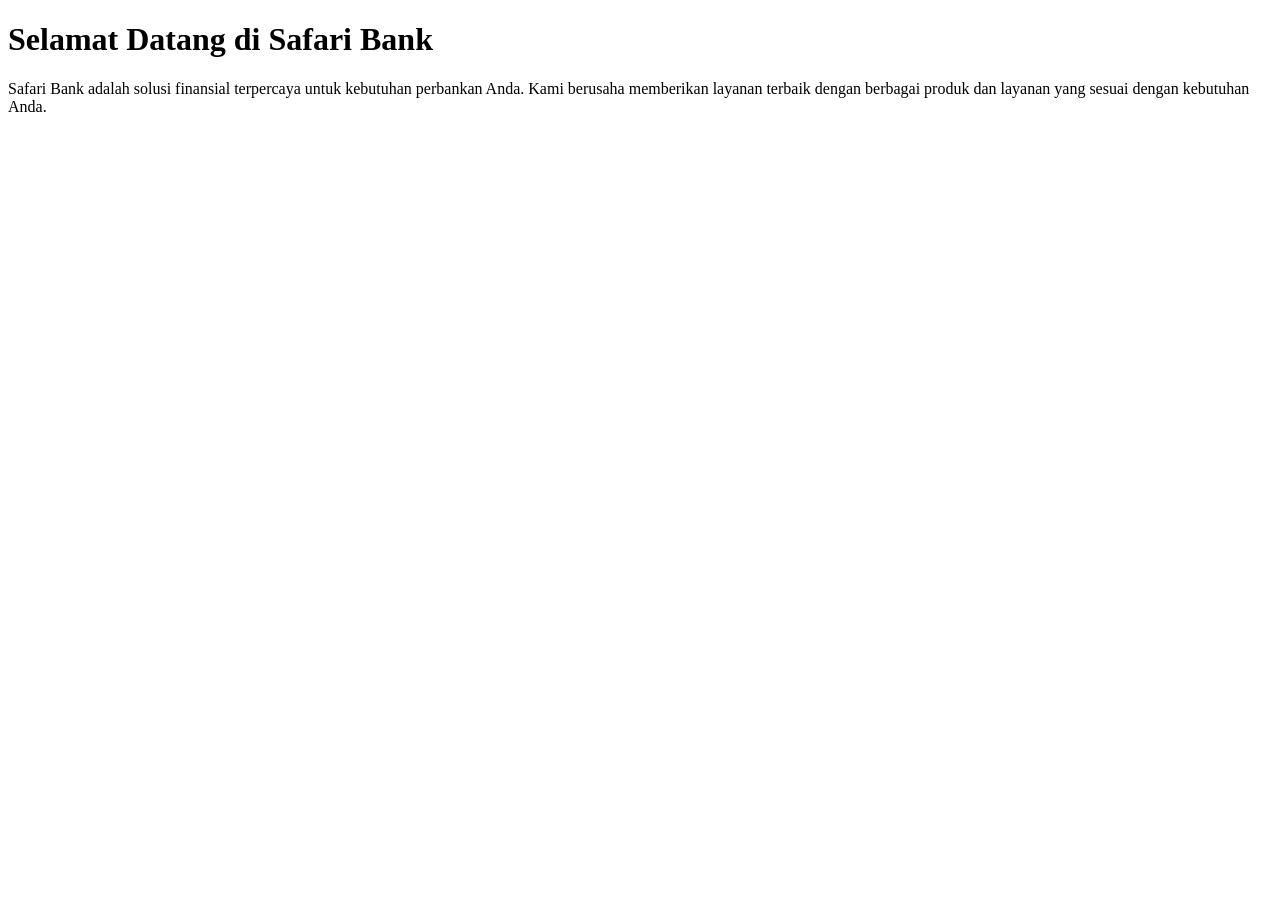
==== index.html @ 442ad195 "feat: Inisialisasi struktur HTML utama Safari Bank" ====
<!DOCTYPE html>
<html lang="en">
<head>
    <meta charset="UTF-8">
    <meta name="viewport" content="width=device-width, initial-scale=1.0">
    <title>Safari Bank - Solusi Finansial Anda</title>
</head>
<body>
    <h1>Selamat Datang di Safari Bank</h1>
    <p>Safari Bank adalah solusi finansial terpercaya untuk kebutuhan perbankan Anda. Kami berusaha memberikan layanan terbaik dengan berbagai produk dan layanan yang sesuai dengan kebutuhan Anda.</p>
</body>
</html>
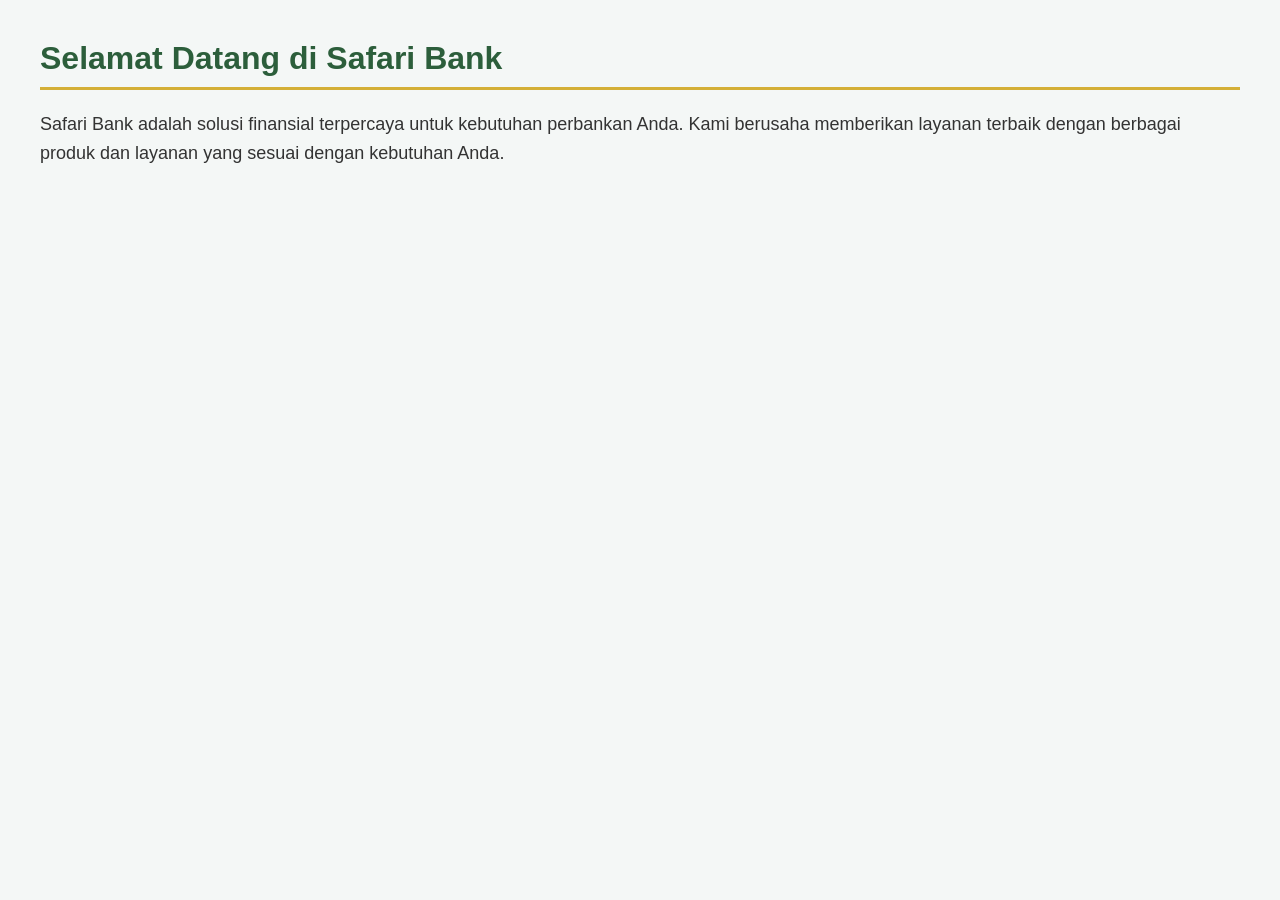
==== commit 2360196d: "feat: menambahkan gaya CSS dasar pada halaman utama Safari Bank" ====
--- a/index.html
+++ b/index.html
@@ -4,6 +4,7 @@
     <meta charset="UTF-8">
     <meta name="viewport" content="width=device-width, initial-scale=1.0">
     <title>Safari Bank - Solusi Finansial Anda</title>
+    <link rel="stylesheet" href="style.css">
 </head>
 <body>
     <h1>Selamat Datang di Safari Bank</h1>
--- a/style.css
+++ b/style.css
@@ -0,0 +1,24 @@
+* {
+    margin: 0;
+    padding: 0;
+    box-sizing: border-box;
+}
+
+body {
+    font-family: Segoe UI, Tahoma, Geneva, Verdana, sans-serif;
+    background-color: #f4f7f6;
+    color: #333;
+    padding: 40px;
+}
+
+h1 {
+    color: #2c5e3b;
+    margin-bottom: 20px;
+    border-bottom: 3px solid #d4af37;
+    padding-bottom: 10px;
+}
+
+p {
+    font-size: 18px;
+    line-height: 1.6;
+}
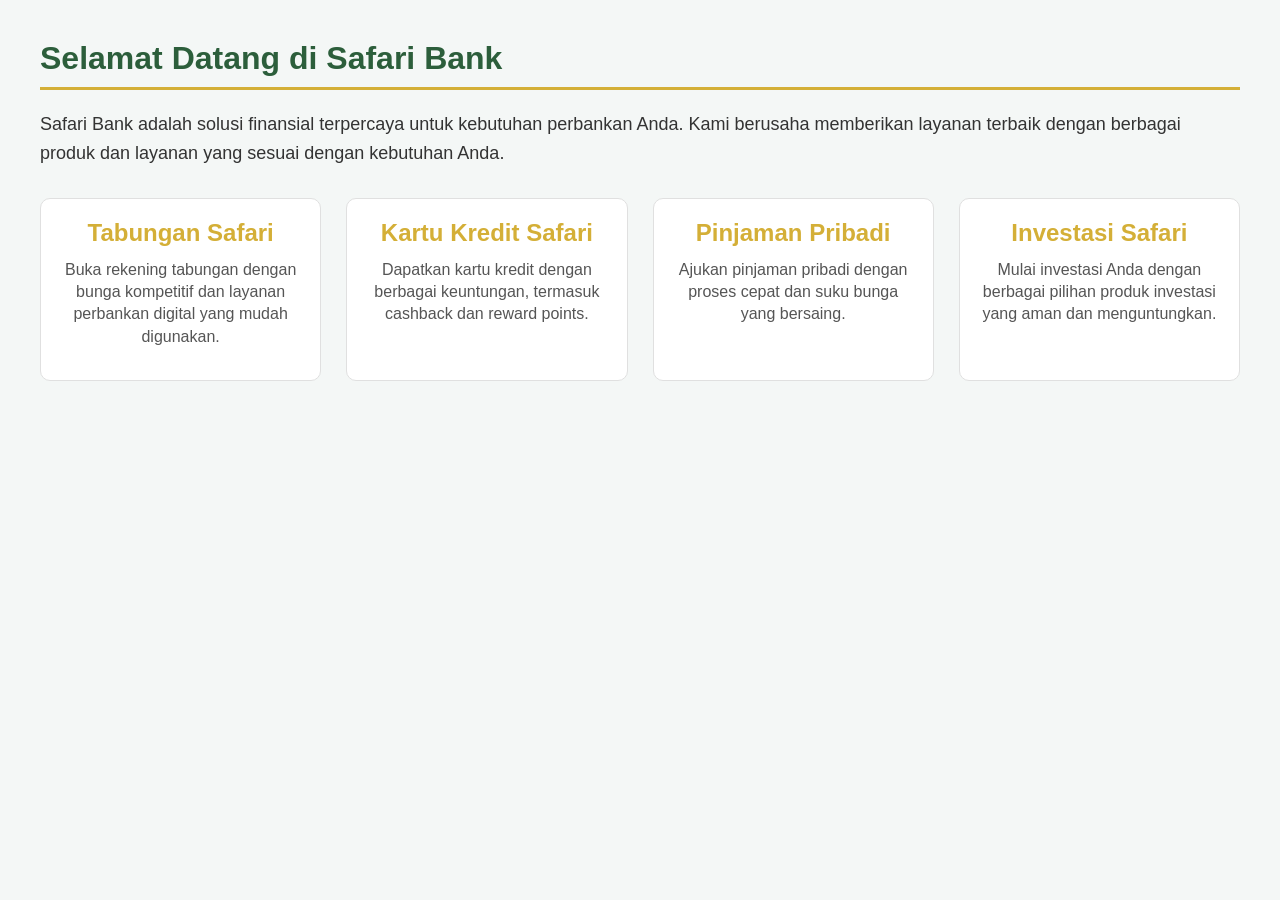
==== commit 9e4d2376: "feat: menambahkan grid responsif produk perbankan" ====
--- a/index.html
+++ b/index.html
@@ -9,5 +9,23 @@
 <body>
     <h1>Selamat Datang di Safari Bank</h1>
     <p>Safari Bank adalah solusi finansial terpercaya untuk kebutuhan perbankan Anda. Kami berusaha memberikan layanan terbaik dengan berbagai produk dan layanan yang sesuai dengan kebutuhan Anda.</p>
+
+    <div class="product-grid">
+        <div class="product-card">
+            <h2>Tabungan Safari</h2>
+            <p>Buka rekening tabungan dengan bunga kompetitif dan layanan perbankan digital yang mudah digunakan.</p>
+        </div>
+        <div class="product-card">
+            <h2>Kartu Kredit Safari</h2>
+            <p>Dapatkan kartu kredit dengan berbagai keuntungan, termasuk cashback dan reward points.</p>
+        </div>
+        <div class="product-card">
+            <h2>Pinjaman Pribadi</h2>
+            <p>Ajukan pinjaman pribadi dengan proses cepat dan suku bunga yang bersaing.</p>
+        </div>
+        <div class="product-card">
+            <h2>Investasi Safari</h2>
+            <p>Mulai investasi Anda dengan berbagai pilihan produk investasi yang aman dan menguntungkan.</p>
+        </div>
 </body>
 </html>
--- a/style.css
+++ b/style.css
@@ -21,4 +21,38 @@
 p {
     font-size: 18px;
     line-height: 1.6;
+}
+
+.product-grid {
+    display: grid;
+    grid-template-columns: repeat(auto-fit, minmax(250px, 1fr));
+    gap: 25px;
+    margin-top: 30px;
+}
+
+.product-card {
+    background-color: #ffffff;
+    border: 1px solid #e0e0e0;
+    border-radius: 10px;
+    padding: 20px;
+    text-align: center;
+    transition: transform 0.3s ease, box-shadow 0.3s ease;
+}
+
+.product-card:hover {
+    transform: translateY(-10px);
+    box-shadow: 0 10px 20px rgba(0, 0, 0, 0.1);
+}
+
+.product-card h2 {
+    color: #d4af37;
+    margin-bottom: 12px;
+    font-size: 24px;
+}
+
+.product-card p {
+    color: #555;
+    font-size: 16px;
+    margin-bottom: 12px;
+    line-height: 1.4;
 }
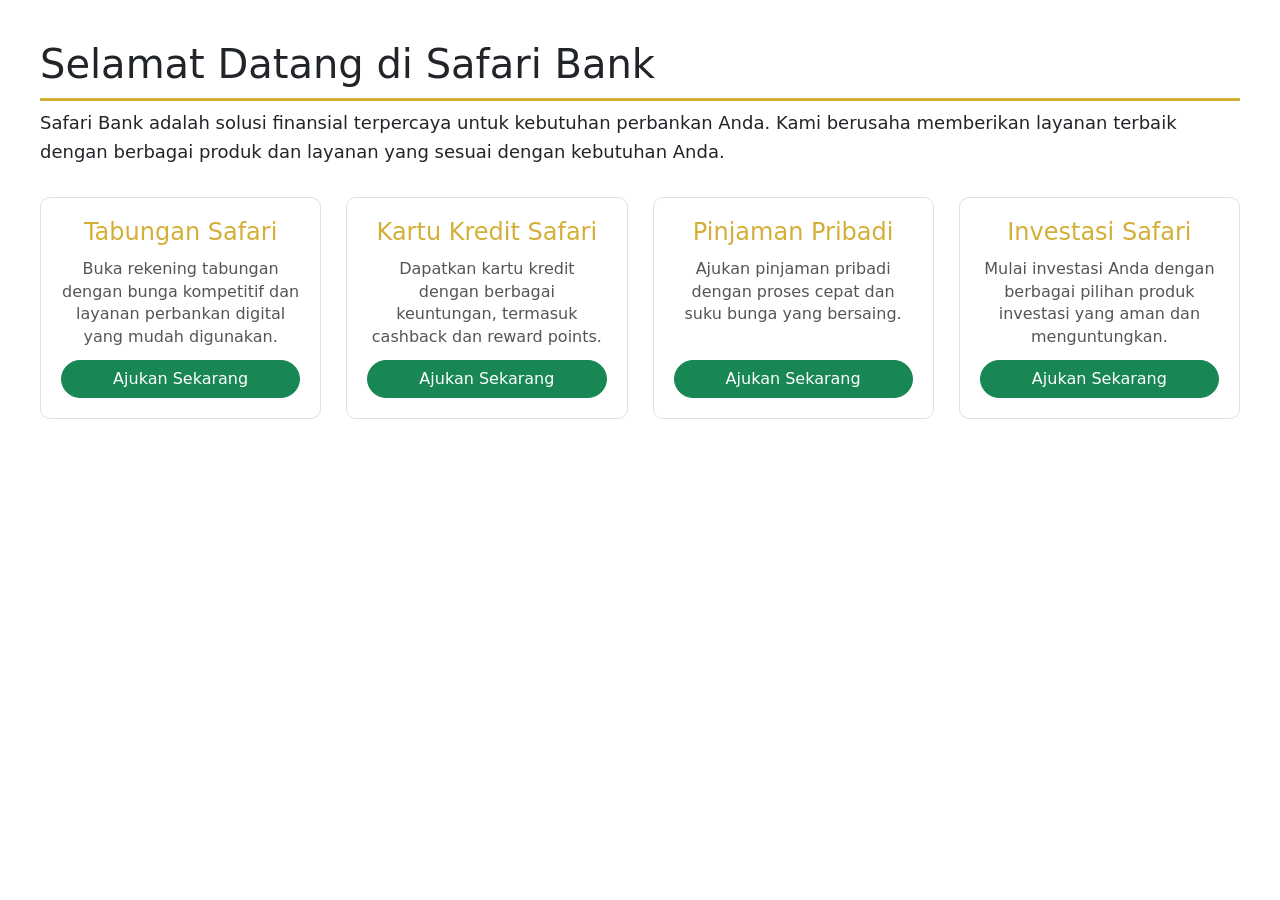
==== commit 7519ddb3: "feat:integrasi Bootstrap dan tombol ajukan" ====
--- a/index.html
+++ b/index.html
@@ -5,6 +5,7 @@
     <meta name="viewport" content="width=device-width, initial-scale=1.0">
     <title>Safari Bank - Solusi Finansial Anda</title>
     <link rel="stylesheet" href="style.css">
+    <link href="https://cdn.jsdelivr.net/npm/bootstrap@5.3.2/dist/css/bootstrap.min.css" rel="stylesheet">
 </head>
 <body>
     <h1>Selamat Datang di Safari Bank</h1>
@@ -14,18 +15,23 @@
         <div class="product-card">
             <h2>Tabungan Safari</h2>
             <p>Buka rekening tabungan dengan bunga kompetitif dan layanan perbankan digital yang mudah digunakan.</p>
+            <a href="#" class="btn btn-success w-100 mt-auto rounded-pill">Ajukan Sekarang</a>
         </div>
         <div class="product-card">
             <h2>Kartu Kredit Safari</h2>
             <p>Dapatkan kartu kredit dengan berbagai keuntungan, termasuk cashback dan reward points.</p>
+            <a href="#" class="btn btn-success w-100 mt-auto rounded-pill">Ajukan Sekarang</a>
         </div>
         <div class="product-card">
             <h2>Pinjaman Pribadi</h2>
             <p>Ajukan pinjaman pribadi dengan proses cepat dan suku bunga yang bersaing.</p>
+            <a href="#" class="btn btn-success w-100 mt-auto rounded-pill">Ajukan Sekarang</a>
         </div>
         <div class="product-card">
             <h2>Investasi Safari</h2>
             <p>Mulai investasi Anda dengan berbagai pilihan produk investasi yang aman dan menguntungkan.</p>
+            <a href="#" class="btn btn-success w-100 mt-auto rounded-pill">Ajukan Sekarang</a>
         </div>
+    
 </body>
 </html>
--- a/style.css
+++ b/style.css
@@ -37,6 +37,9 @@
     padding: 20px;
     text-align: center;
     transition: transform 0.3s ease, box-shadow 0.3s ease;
+    display: flex;
+    flex-direction: column;
+    height: 100%;
 }
 
 .product-card:hover {
@@ -55,4 +58,7 @@
     font-size: 16px;
     margin-bottom: 12px;
     line-height: 1.4;
-}+    
+    
+}
+
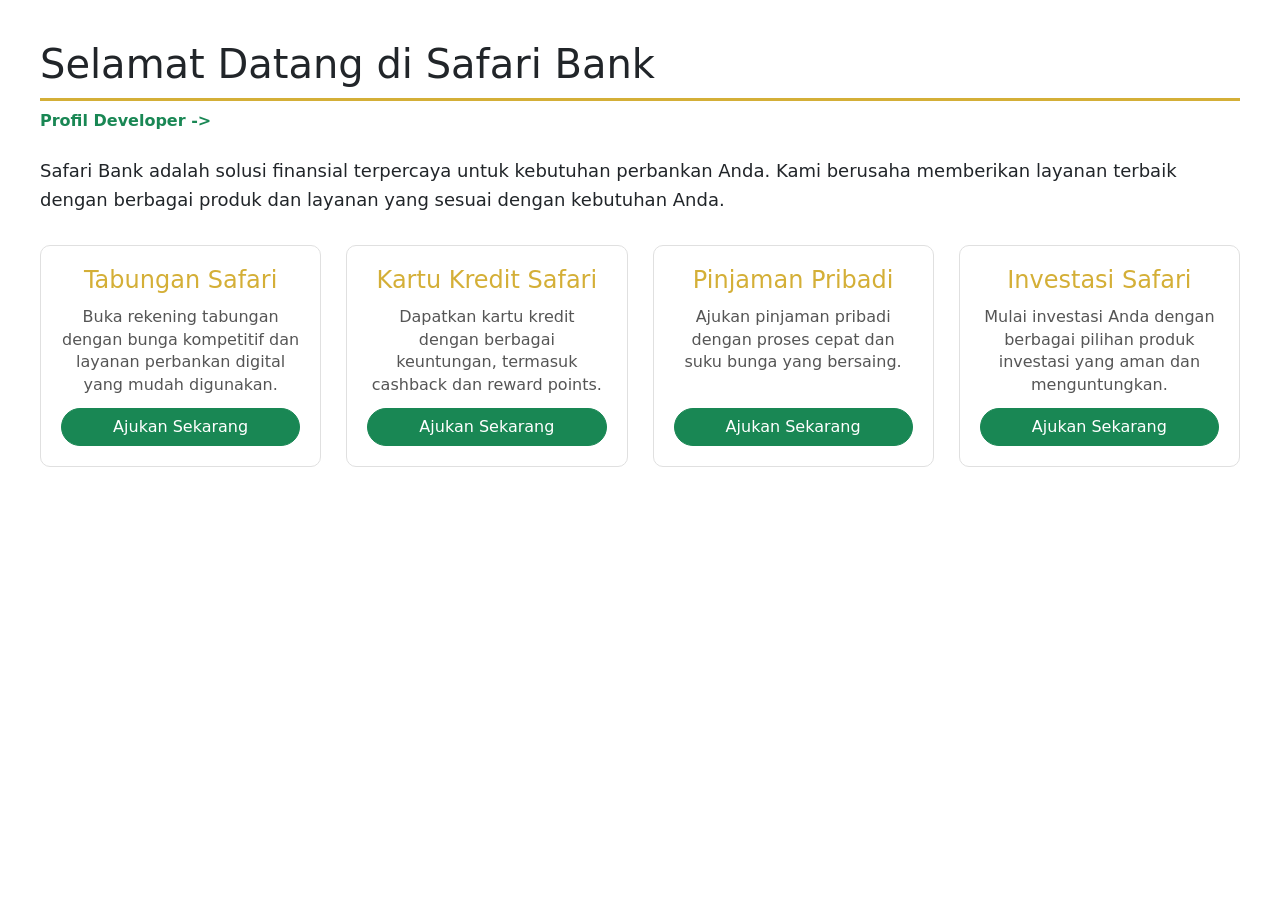
==== commit 3909cd54: "feat:menambahkan halaman profil dan menghubungkan antar halaman" ====
--- a/index.html
+++ b/index.html
@@ -9,6 +9,9 @@
 </head>
 <body>
     <h1>Selamat Datang di Safari Bank</h1>
+    <a href="profile.html" class="text-decoration-none text-success fw-bold mb-4 d-inline-block">
+        Profil Developer ->
+    </a>
     <p>Safari Bank adalah solusi finansial terpercaya untuk kebutuhan perbankan Anda. Kami berusaha memberikan layanan terbaik dengan berbagai produk dan layanan yang sesuai dengan kebutuhan Anda.</p>
 
     <div class="product-grid">
